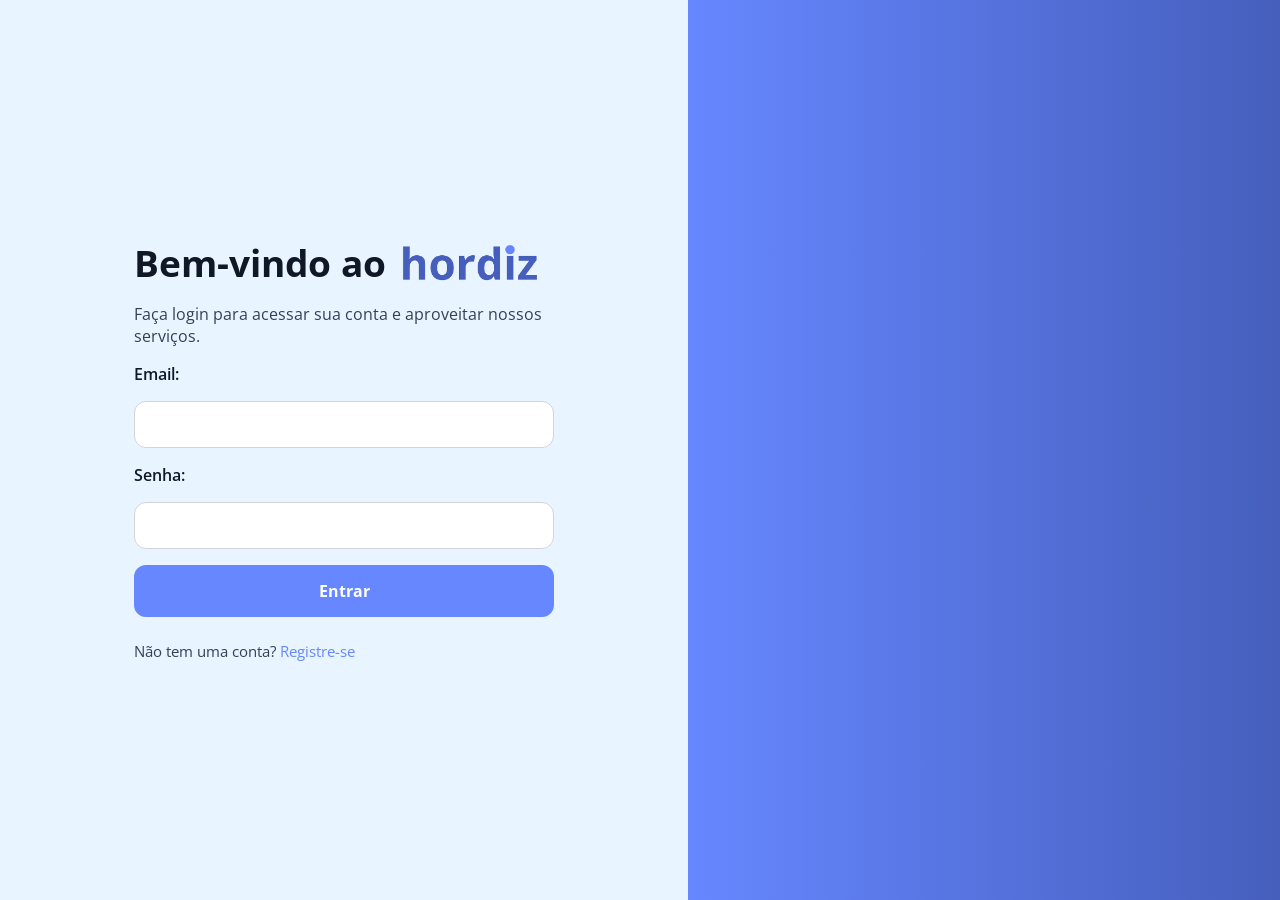
==== index.html @ 3c7ff01e "beta" ====
<!DOCTYPE html>
<html lang="pt-br">
<head>
    <meta charset="UTF-8">
    <meta name="viewport" content="width=device-width, initial-scale=1.0">
    
    <!-- Pré-conexão ao Google Fonts para melhorar o carregamento da fonte -->
    <link rel="preconnect" href="https://fonts.googleapis.com">
    <link rel="preconnect" href="https://fonts.gstatic.com" crossorigin>
    <link href="https://fonts.googleapis.com/css2?family=Open+Sans:wght@300;400;600;700;800&display=swap" rel="stylesheet">

    <!-- Estilos globais e do formulário de login -->
    <link rel="stylesheet" href="src/css/geral.css">
    <link rel="stylesheet" href="src/css/login.css">
    
    <title>hordiz</title>
</head>
<body>
    <main>
        <!-- Painel esquerdo com o formulário de login -->
        <section class="login-panel">
            <div class="panel-content">
                <!-- Linha que junta logo e título. Alterar aqui para mudar o posicionamento da imagem e do texto -->
                <div class="logo-heading-row">
                    <h1>Bem-vindo ao</h1>
                    <img src="/src/image/hordiz1.png" alt="hordiz logo" id="logo">
                </div>
                <p>Faça login para acessar sua conta e aproveitar nossos serviços.</p>
                <form class="form">
                    <label for="email">Email:</label>
                    <input type="email" id="email" name="email" required>
                    <label for="password">Senha:</label>
                    <input type="password" id="password" name="password" required>
                    <a href="/src/html/home.html" class="btn">Entrar</a>
                    <p>Não tem uma conta? <a href="/src/html/register.html">Registre-se</a></p>
                </form>
            </div>
        </section>
        
        <!-- Painel direito com o gradiente do site -->
        <section class="hero-panel"></section>
    </main>
</body>
</html>
---- src/css/geral.css ----
:root{
    /* Variáveis de tema usadas em todo o site */
    --fonte: 'Open Sans', sans-serif;
    --cor-primaria: #fff5d3;
    --cor-secundaria: #6687ff;
    --cor-terciaria: #465fbd;
    --gradiente: linear-gradient(90deg, var(--cor-secundaria), var(--cor-terciaria));
}

/* Reset básico e aplicação da fonte global */
*, *::before, *::after{
    margin: 0;
    padding: 0;
    box-sizing: border-box;
    font-family: var(--fonte);
}

/* Garantir que o background e layout possam ocupar toda a altura da janela */
html, body{
    min-height: 100%;
}

body{
    background: #e8f4ff;
    color: #101828;
}
---- src/css/login.css ----
body{
    min-height: 100vh;
}

main{
    min-height: 100vh;
    display: flex;
    align-items: stretch;
    justify-content: stretch;
}

/* Painel que recebe o gradiente ao lado esquerdo */
.hero-panel{
    flex: 1;
    min-height: 100vh;
    background: var(--gradiente);
    display: flex;
    align-items: center;
    justify-content: center;
    position: relative;
}

/* Painel do login com conteúdo centralizado */
.login-panel{
    flex: 1;
    display: flex;
    align-items: center;
    justify-content: center;
    padding: 3rem;
}

/* Limita a largura do conteúdo do formulário */
.panel-content{
    width: 100%;
    max-width: 420px;
}

#logo{
    height: 80px;
    width: auto;
    display: inline-block;

    
}

.logo-heading-row{
    display: flex;
    align-items: center;

    /* Exibe o título e a imagem lado a lado */
}

h1{
    font-size: 2.3rem;
    margin: 0;
    line-height: 2rem;
    /* Tamanho responsivo do título */
}

.login-panel p{
    margin-bottom: 1rem;
    color: #334155;
    font-size: 1rem;
    /* Texto de apoio abaixo do título */
}

/* Formulário em coluna com espaçamento entre os campos */
.form{
    width: 100%;
    display: flex;
    flex-direction: column;
    gap: 1rem;
}

.form label{
    font-weight: 600;
}

.form input[type="email"],
.form input[type="password"]{
    padding: 0.85rem 1rem;
    border: 1px solid #d1d5db;
    border-radius: 0.75rem;
    width: 100%;
    background: #fff;
}

.btn,
.form button,
.form a[role="button"]{
    display: inline-block;
    text-align: center;
    text-decoration: none;
    padding: 0.95rem 1rem;
    border: none;
    border-radius: 0.75rem;
    background: var(--cor-secundaria);
    color: #fff;
    font-weight: 700;
    cursor: pointer;
    transition: background 0.2s ease;
}

.btn:hover,
.form button:hover,
.form a[role="button"]:hover{
    background: var(--cor-terciaria);
}

.form p{
    margin-top: 0.5rem;
    font-size: 0.95rem;
}

.form p a{
    color: var(--cor-secundaria);
    text-decoration: none;
}

/* Tela média: empilha os painéis e reduz espaços */
@media (max-width: 920px){
    main{
        flex-direction: column-reverse;
    }

    .hero-panel{
        min-height: 260px;
    }

    .login-panel{
        padding: 2rem;
    }
}

/* Mobile: ajusta largura do conteúdo e tamanho do logo */
@media (max-width: 640px){
    .hero-panel{
        min-height: 180px;
    }

    .panel-content{
        max-width: 100%;
    }

    #logo{
        height: 70px;
        margin-bottom: 1rem;
    }

    h1{
        font-size: 2.2rem;
    }

    .login-panel p{
        font-size: 0.98rem;
    }
}
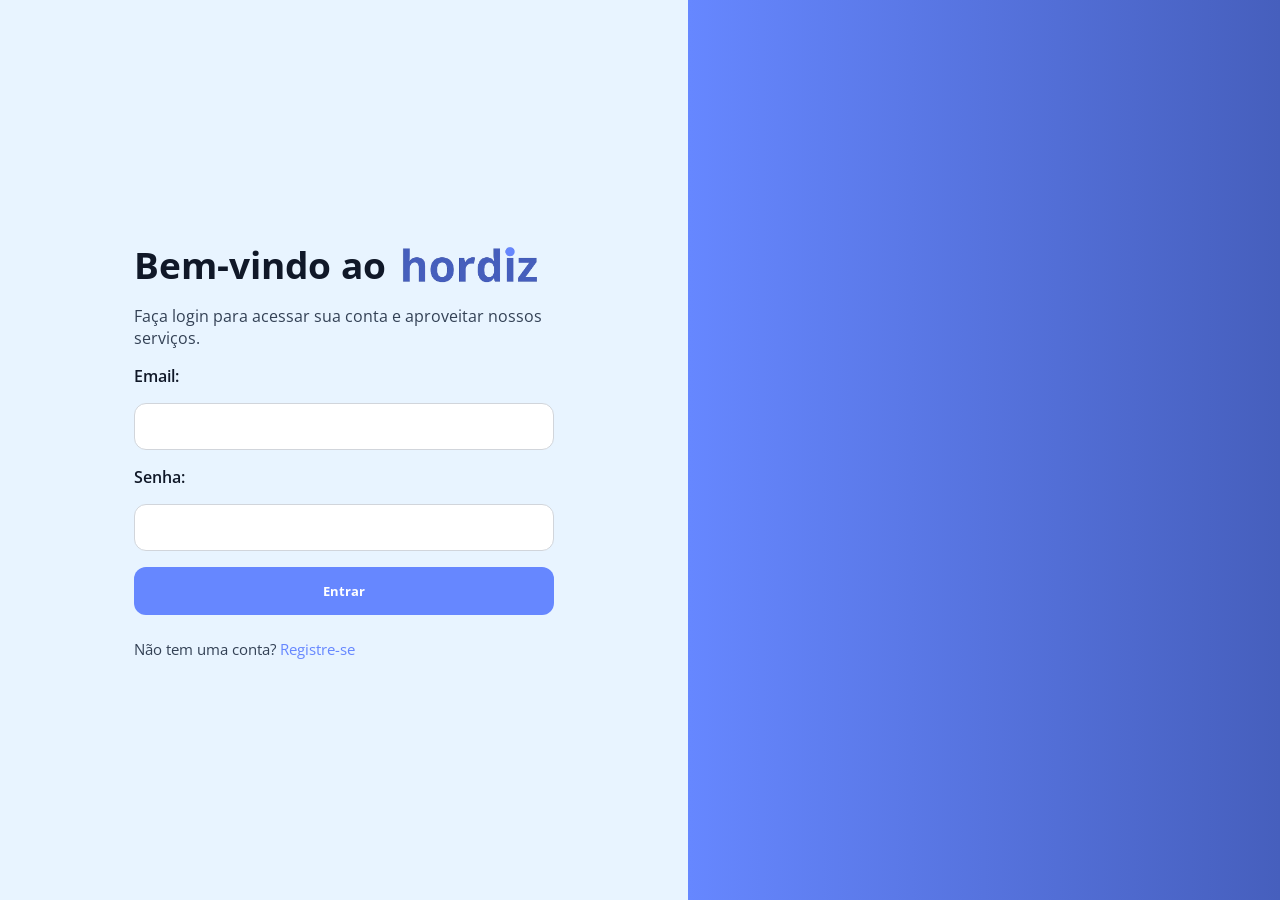
==== commit 6c9874cd: "Javascript" ====
--- a/index.html
+++ b/index.html
@@ -1,5 +1,4 @@
-<!DOCTYPE html>
-<html lang="pt-br">
+<!DOCTYPE html lang="pt-br">
 <head>
     <meta charset="UTF-8">
     <meta name="viewport" content="width=device-width, initial-scale=1.0">
@@ -23,7 +22,7 @@
                 <!-- Linha que junta logo e título. Alterar aqui para mudar o posicionamento da imagem e do texto -->
                 <div class="logo-heading-row">
                     <h1>Bem-vindo ao</h1>
-                    <img src="/src/image/hordiz1.png" alt="hordiz logo" id="logo">
+                    <img src="src/image/hordiz1.png" alt="hordiz logo" id="logo">
                 </div>
                 <p>Faça login para acessar sua conta e aproveitar nossos serviços.</p>
                 <form class="form">
@@ -31,8 +30,9 @@
                     <input type="email" id="email" name="email" required>
                     <label for="password">Senha:</label>
                     <input type="password" id="password" name="password" required>
-                    <a href="/src/html/home.html" class="btn">Entrar</a>
-                    <p>Não tem uma conta? <a href="/src/html/register.html">Registre-se</a></p>
+                   <button type="submit" class="btn">Entrar</button>
+                    <!-- Link para a página de registro -->
+                    <p>Não tem uma conta? <a href="src/html/register.html">Registre-se</a></p>
                 </form>
             </div>
         </section>
@@ -41,4 +41,5 @@
         <section class="hero-panel"></section>
     </main>
 </body>
-</html>+<script src="src/js/login.js"></script>
+</html>
--- a/src/css/login.css
+++ b/src/css/login.css
@@ -86,8 +86,7 @@
 }
 
 .btn,
-.form button,
-.form a[role="button"]{
+.form button{
     display: inline-block;
     text-align: center;
     text-decoration: none;
